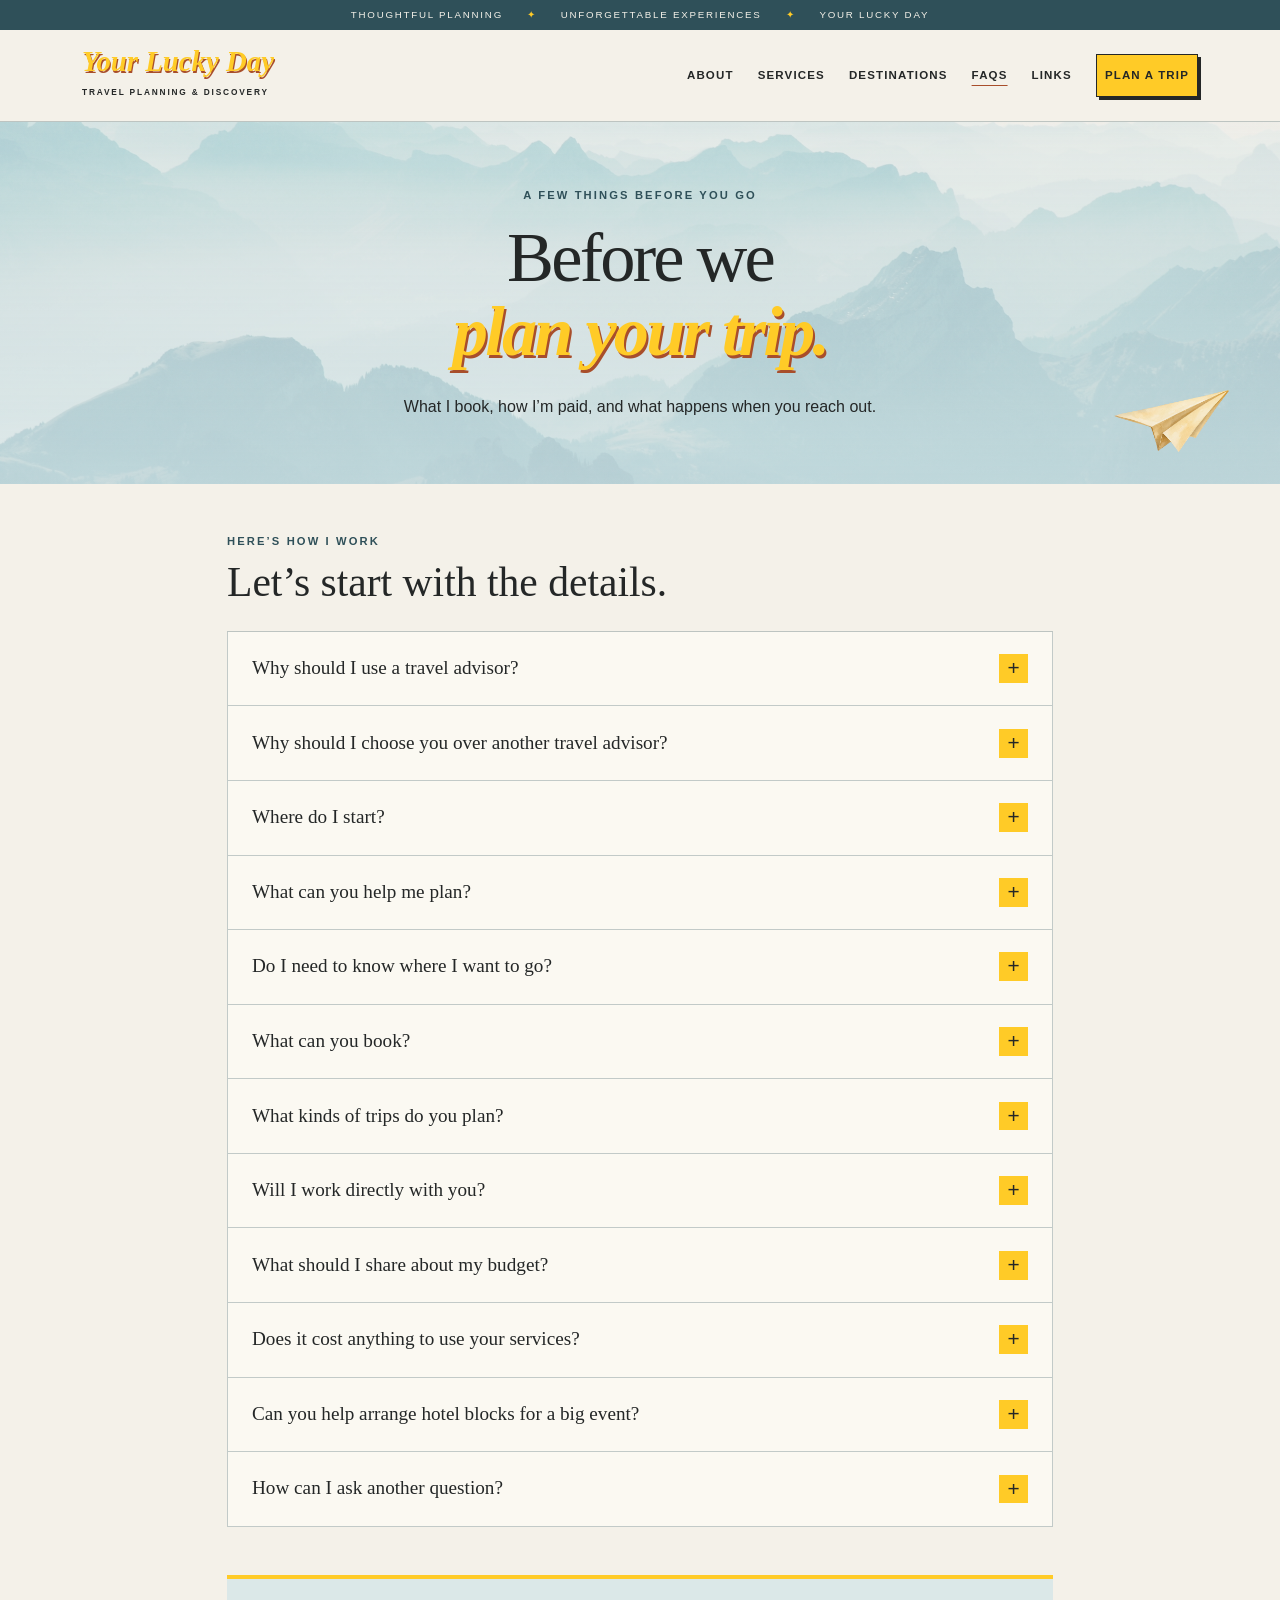
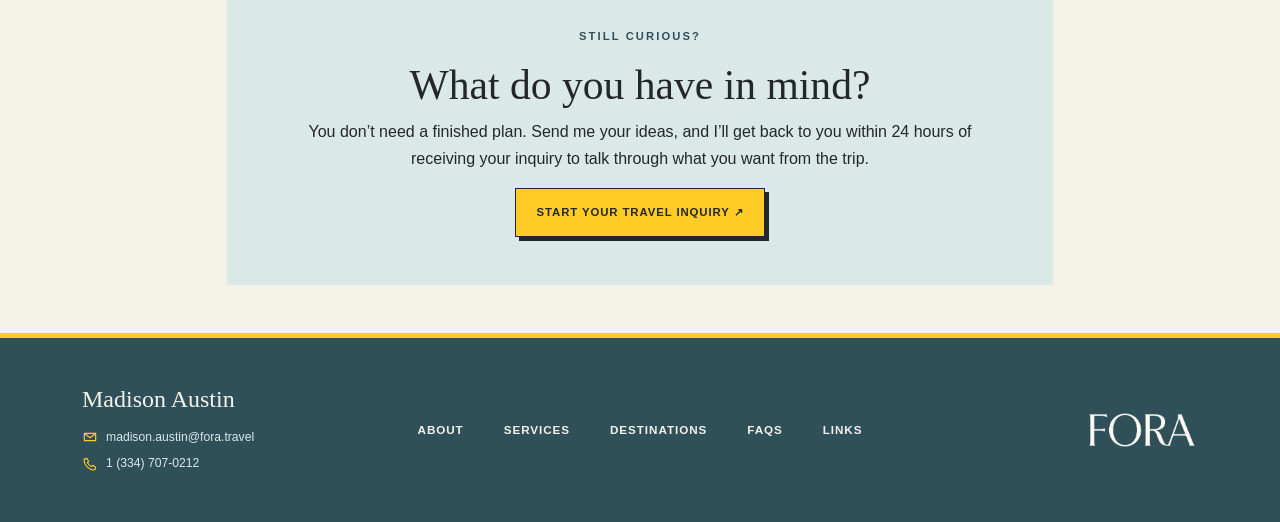
==== faq/index.html @ c5fd7374 "verbiage updates and inquiry page" ====
<!doctype html>
<html lang="en">
  <head>
    <meta charset="utf-8">
    <meta name="viewport" content="width=device-width, initial-scale=1">
    <title>FAQs | Your Lucky Day</title>
    <meta name="description" content="Answers to common questions about personalized travel planning, hotels, and getting started with Madison Austin.">
    <meta name="author" content="Madison Austin">
    <meta name="robots" content="index, follow, max-image-preview:large">
    <link rel="canonical" href="https://yourluckyday.travel/faq/">

    <meta property="og:type" content="website">
    <meta property="og:locale" content="en_US">
    <meta property="og:site_name" content="Your Lucky Day">
    <meta property="og:url" content="https://yourluckyday.travel/faq/">
    <meta property="og:title" content="FAQs | Your Lucky Day">
    <meta property="og:description" content="Get to know the travel planning process with Your Lucky Day.">
    <meta property="og:image" content="https://yourluckyday.travel/branding/assets/business-card.png">
    <meta name="twitter:card" content="summary_large_image">
    <meta name="twitter:title" content="FAQs | Your Lucky Day">
    <meta name="twitter:description" content="Get to know the travel planning process with Your Lucky Day.">
    <meta name="twitter:image" content="https://yourluckyday.travel/branding/assets/business-card.png">
    <meta name="theme-color" content="#56818c">

    <link href="https://cdn.jsdelivr.net/npm/bootstrap@5.3.8/dist/css/bootstrap.min.css" rel="stylesheet" integrity="sha384-sRIl4kxILFvY47J16cr9ZwB07vP4J8+LH7qKQnuqkuIAvNWLzeN8tE5YBujZqJLB" crossorigin="anonymous">
    <link rel="icon" href="/branding/assets/favicon.svg" type="image/svg+xml">
    <link href="/branding/css/colors.css" rel="stylesheet">
  </head>
  <body class="d-flex flex-column min-vh-100">
    <a class="skip-link" href="#faq-main">Skip to content</a>
    <header class="site-header">
        <div class="header-banner">
          <div class="container d-flex flex-wrap justify-content-center align-items-center">
            <span class="header-banner-item">Thoughtful Planning</span>
            <span class="header-banner-item">Unforgettable Experiences</span>
            <span class="header-banner-item">Your Lucky Day</span>
          </div>
        </div>
      <nav class="navbar navbar-expand-md custom-navbar py-3" aria-label="Main navigation">
        <div class="container">
          <a class="navbar-brand py-0 me-4" href="/#top" aria-label="Your Lucky Day home">
            <span class="brand-wordmark">Your Lucky Day<span class="brand-descriptor">Travel planning &amp; discovery</span></span>
          </a>
          <button
            class="navbar-toggler"
            type="button"
            data-bs-toggle="collapse"
            data-bs-target="#mainNavigation"
            aria-controls="mainNavigation"
            aria-expanded="false"
            aria-label="Toggle navigation"
          >
            <span class="navbar-toggler-icon"></span>
          </button>
          <div class="collapse navbar-collapse justify-content-end" id="mainNavigation">
            <ul class="navbar-nav align-items-md-center text-center gap-md-1 gap-lg-2">
              <li class="nav-item"><a class="nav-link" href="/#about">About</a></li>
              <li class="nav-item"><a class="nav-link" href="/#services">Services</a></li>
              <li class="nav-item"><a class="nav-link" href="/#destinations">Destinations</a></li>
              <li class="nav-item"><a class="nav-link" href="/faq/" aria-current="page">FAQs</a></li>
              <li class="nav-item"><a class="nav-link" href="/links/">Links</a></li>
              <li class="nav-item ms-md-2"><a class="nav-link header-contact-link" href="/#contact">Plan a trip</a></li>
            </ul>
          </div>
        </div>
      </nav>
    </header>

    <main id="faq-main">
      <section class="faq-hero text-center">
        <img class="faq-paper-plane" src="/branding/assets/vintage%20graphics/paper%20airplane.png" alt="">
        <div class="container">
          <p class="section-eyebrow mb-3">A few things before you go</p>
          <h1>Before we<br><em>plan your trip.</em></h1>
          <p class="faq-hero-intro">What I book, how I’m paid, and what happens when you reach out.</p>
        </div>
      </section>
      <section class="faq-content container py-5" aria-labelledby="faq-heading">
        <p class="section-eyebrow mb-2">Here’s how I work</p>
        <h2 id="faq-heading" class="mb-4">Let’s start with the details.</h2>
        <div class="faq-list">
          <details class="faq-item">
            <summary>Why should I use a travel advisor?<span class="faq-toggle" aria-hidden="true"></span></summary>
            <div class="faq-answer"><p>You don’t need more tabs open. I help you sort through hotels, destinations, and activities based on your budget and the way you actually like to travel, then handle bookings and help communicate with travel partners.</p><p class="mt-3">There can be perks, too. Through Fora’s preferred partnerships, eligible bookings may include extra benefits or opportunities for upgrades, but those depend on the property, partner, and booking, and upgrades require availability. They’re never a promise.</p></div>
          </details>
          <details class="faq-item">
            <summary>Why should I choose you over another travel advisor?<span class="faq-toggle" aria-hidden="true"></span></summary>
            <div class="faq-answer"><p>I care about the details you care about. When we plan together, I use your budget, your preferred pace, and the things you don’t want to miss to guide the hotels and experiences I recommend. You’ll work directly with me.</p><p class="mt-3">If you want someone to help sort through the choices while keeping your priorities in view, that’s the kind of working relationship I offer, from our first conversation through booking. Start by telling me your ideas. I’ll get back to you within 24 hours of receiving your inquiry.</p></div>
          </details>
          <details class="faq-item">
            <summary>Where do I start?<span class="faq-toggle" aria-hidden="true"></span></summary>
            <div class="faq-answer"><p>Start with the <a href="https://secure.foratravel.com/intake/SJvaVFpVIX" target="_blank" rel="noopener noreferrer">travel inquiry form</a>. Share your dates, budget, and any ideas you already have, even if you haven’t picked a destination or worked out exactly what you want to do. I’ll get back to you within 24 hours of receiving your inquiry.</p></div>
          </details>
          <details class="faq-item">
            <summary>What can you help me plan?<span class="faq-toggle" aria-hidden="true"></span></summary>
            <div class="faq-answer"><p>I help you make the choices. That includes choosing a destination, sorting through hotels, and recommending restaurants, activities, and tours based on what matters to you and how you want to spend your time. See my <a href="/#services">travel planning services</a> for more.</p></div>
          </details>
          <details class="faq-item">
            <summary>Do I need to know where I want to go?<span class="faq-toggle" aria-hidden="true"></span></summary>
            <div class="faq-answer"><p>No, we can figure that out. Tell me whether you’re picturing quiet mornings by the water, days spent walking through a city, or time outdoors, plus your dates and budget if you know them. I’ll help narrow the options.</p></div>
          </details>
          <details class="faq-item">
            <summary>What can you book?<span class="faq-toggle" aria-hidden="true"></span></summary>
            <div class="faq-answer"><p>I book hotels, cruises, transportation, and activities. If you’ve already planned most of your trip and just need a hotel, or you want help with several bookings, tell me which pieces you’d like me to handle. We’ll start with those.</p></div>
          </details>
          <details class="faq-item">
            <summary>What kinds of trips do you plan?<span class="faq-toggle" aria-hidden="true"></span></summary>
            <div class="faq-answer"><p>Beach trips, city breaks, Disney vacations, and time in nature are all part of what I help plan, along with the big trips you’ve been saving for. Your idea doesn’t need a label. Browse the <a href="/#destinations">destinations and trip ideas</a>, or tell me what you have in mind.</p></div>
          </details>
          <details class="faq-item">
            <summary>Will I work directly with you?<span class="faq-toggle" aria-hidden="true"></span></summary>
            <div class="faq-answer"><p>Yes, you’ll work with me. I’m Madison Austin, and I’ll get to know your budget, the pace you enjoy, and the things you care about before we start making decisions about your trip.</p></div>
          </details>
          <details class="faq-item">
            <summary>What should I share about my budget?<span class="faq-toggle" aria-hidden="true"></span></summary>
            <div class="faq-answer"><p>Give me a number you’re comfortable with. Include your travel dates, how many people are going, and where you’d happily spend more, whether that’s a particular hotel, a special dinner, or an activity you don’t want to miss. Tell me where you’d rather save, too.</p></div>
          </details>
          <details class="faq-item">
            <summary>Does it cost anything to use your services?<span class="faq-toggle" aria-hidden="true"></span></summary>
            <div class="faq-answer"><p>You don’t pay me a fee. Travel partners pay me directly for bookings, so my planning and booking services are free to you; you still pay for your travel arrangements, such as your hotel stay.</p></div>
          </details>
          <details class="faq-item">
            <summary>Can you help arrange hotel blocks for a big event?<span class="faq-toggle" aria-hidden="true"></span></summary>
            <div class="faq-answer"><p>Yes, I help with hotel blocks. For a wedding, reunion, conference, or another group event, send me the location, dates, estimated number of rooms, and budget so I can look into hotel options for your guests. Each hotel sets its own rates, availability, minimum room requirements, and booking terms.</p></div>
          </details>
          <details class="faq-item">
            <summary>How can I ask another question?<span class="faq-toggle" aria-hidden="true"></span></summary>
            <div class="faq-answer"><p>You can reach me directly. Email <a href="mailto:madison.austin@fora.travel">madison.austin@fora.travel</a> or call <a href="tel:+13347070212">(334) 707-0212</a>; if you’re ready to share your trip ideas, use the inquiry form so I have your details when we talk.</p></div>
          </details>
        </div>
        <aside class="faq-contact text-center mt-5 p-4 p-sm-5" aria-labelledby="faq-contact-heading">
          <p class="section-eyebrow">Still curious?</p>
          <h2 id="faq-contact-heading">What do you have in mind?</h2>
          <p>You don’t need a finished plan. Send me your ideas, and I’ll get back to you within 24 hours of receiving your inquiry to talk through what you want from the trip.</p>
          <a class="btn btn-brand-primary" href="https://secure.foratravel.com/intake/SJvaVFpVIX" target="_blank" rel="noopener noreferrer">Start your travel inquiry <span aria-hidden="true">↗</span></a>
        </aside>
      </section>
    </main>

    <footer class="site-footer py-5">
      <div class="container">
        <div class="row align-items-center gy-4">
          <div class="col-md-3 text-center text-md-start">
            <address class="footer-contact-details mb-0">
              <p class="footer-contact-name mb-2">Madison Austin</p>
              <a href="mailto:madison.austin@fora.travel">
                <svg class="footer-contact-icon" viewBox="0 0 24 24" aria-hidden="true">
                  <path d="M3.5 6.5h17v11h-17z"></path>
                  <path d="m4 7 8 6 8-6"></path>
                </svg>
                <span>madison.austin@fora.travel</span>
              </a>
              <a href="tel:+13347070212">
                <svg class="footer-contact-icon" viewBox="0 0 24 24" aria-hidden="true">
                  <path d="M7.2 3.5 10 7.8 8.2 10c1.3 2.6 3.2 4.5 5.8 5.8l2.2-1.8 4.3 2.8-.8 3c-.2.7-.9 1.2-1.7 1.2C9.7 20.5 3.5 14.3 3 6c0-.8.5-1.5 1.2-1.7z"></path>
                </svg>
                <span>1 (334) 707-0212</span>
              </a>
            </address>
          </div>

          <div class="col-md-6">
            <nav aria-label="Footer navigation">
              <ul class="nav justify-content-center align-items-center gap-1 gap-lg-2">
                <li class="nav-item"><a class="nav-link" href="/#about">About</a></li>
                <li class="nav-item"><a class="nav-link" href="/#services">Services</a></li>
                <li class="nav-item"><a class="nav-link" href="/#destinations">Destinations</a></li>
                <li class="nav-item"><a class="nav-link" href="/faq/">FAQs</a></li>
              <li class="nav-item"><a class="nav-link" href="/links/">Links</a></li>
              </ul>
            </nav>
          </div>

          <div class="col-md-3 text-center text-md-end">
            <img
              src="/branding/fora/Fora_Logo_Light.png"
              alt="Fora"
              class="footer-fora-logo img-fluid"
            >
          </div>
        </div>
      </div>
    </footer>

    <script
      src="https://cdn.jsdelivr.net/npm/bootstrap@5.3.8/dist/js/bootstrap.bundle.min.js"
      integrity="sha384-FKyoEForCGlyvwx9Hj09JcYn3nv7wiPVlz7YYwJrWVcXK/BmnVDxM+D2scQbITxI"
      crossorigin="anonymous"
    ></script>
  </body>
</html>
---- branding/css/colors.css ----
/* Your Lucky Day — business-card identity. */
:root {
  --color-ink: #242727;
  --color-paper: #f4f1e9;
  --color-mist: #dbe8e8;
  --color-blue: #a8cbd1;
  --color-mountain: #56818c;
  --color-night: #2f5059;
  --color-gold: #ffcb27;
  --color-rust: #a84e2b;
  --font-display: Georgia, serif;
  --line: rgba(47,80,89,.28);
}
html { scroll-behavior: smooth; scroll-padding-top: 2rem; }
body { background: var(--color-paper); color: var(--color-ink); font-family: Arial, Helvetica, sans-serif; line-height: 1.7; }
h1,h2,h3,h4,h5,h6 { font-family: var(--font-display); font-weight: 400; }
a { color: var(--color-night); text-underline-offset: .25em; }
a:hover { color: var(--color-rust); }
:focus-visible { outline: 3px solid var(--color-rust) !important; outline-offset: 5px; }
::selection { background: var(--color-gold); color: var(--color-ink); }
.skip-link { position: absolute; left: 1rem; top: -6rem; z-index: 20; padding: .6rem 1rem; background: var(--color-gold); }
.skip-link:focus { top: 1rem; }
.header-banner { padding: .42rem; background: var(--color-night); color: var(--color-paper); font-size: .61rem; letter-spacing: .18em; text-transform: uppercase; text-align: center; }
.header-banner-item + .header-banner-item::before { content: '✦'; color: var(--color-gold); margin-inline: 1.5rem; }
.custom-navbar { background: var(--color-paper); border-bottom: 1px solid var(--line); }
.navbar-brand { text-decoration: none; }
.brand-wordmark { display: inline-block; color: var(--color-gold); text-shadow: 1px 2px 0 var(--color-rust); font: italic bold 1.8rem/1.05 var(--font-display); }
.brand-descriptor { display: block; margin-top: .6rem; color: var(--color-ink); text-shadow: none; font: 700 .52rem/1.5 Arial,sans-serif; letter-spacing: .22em; text-transform: uppercase; }
.custom-navbar .nav-link { color: var(--color-ink); font-size: .72rem; font-weight: 700; letter-spacing: .1em; text-transform: uppercase; padding: .65rem .85rem; }
.custom-navbar .nav-link:hover { color: var(--color-rust); }
.custom-navbar .header-contact-link { padding-inline: 1.4rem; background: var(--color-gold); border: 1px solid var(--color-ink); box-shadow: 3px 3px 0 var(--color-ink); }
.custom-navbar .navbar-toggler { border-color: var(--line); }
.page-content { max-width: 1320px; }
.section-eyebrow,.destination-eyebrow { color: var(--color-night); font-size: .7rem; font-weight: 700; letter-spacing: .19em; text-transform: uppercase; }
.hero-section { position: relative; isolation: isolate; background: linear-gradient(90deg,rgba(244,241,233,.48),transparent 68%), var(--color-mist) url('../assets/mountain%20background.jpg') center/cover no-repeat; border: 0; min-height: 640px; }
.hero-copy { position: relative; z-index: 2; width: 100%; max-width: 760px; margin-inline: auto; text-align: center; padding: 4rem 4rem 5rem !important; }
.hero-heading { color: var(--color-gold); font-style: italic; font-weight: 700; font-size: clamp(4rem,7.8vw,7rem); line-height: .9; letter-spacing: -.05em; text-shadow: 3px 4px 0 var(--color-rust); }
.hero-subheading { display: block; margin-top: 1.65rem; color: var(--color-ink); font-size: clamp(1.7rem,3vw,2.7rem); font-weight: 400; line-height: 1.08; letter-spacing: -.025em; text-shadow: none; }
.hero-intro { margin-inline: auto; max-width: 27rem; color: var(--color-ink); font-size: .95rem; line-height: 1.8; }
.btn-brand-primary,.btn-contact { padding: .95rem 1.3rem; background: var(--color-gold); color: var(--color-ink); border: 1px solid var(--color-ink); border-radius: 0; box-shadow: 4px 4px 0 var(--color-ink); font-size: .71rem; font-weight: 700; letter-spacing: .08em; text-transform: uppercase; }
.btn-brand-primary:hover,.btn-contact:hover { background: var(--color-paper); color: var(--color-ink); border-color: var(--color-ink); transform: translateY(-2px); }
.travel-note { display: flex; align-items: center; justify-content: center; gap: 2rem; padding: 1.4rem 2rem; background: var(--color-gold); border: 0; }
.travel-note p { margin: 0; font: italic 1.2rem/1.5 var(--font-display); text-align: center; }
.travel-note cite { white-space: nowrap; font-size: .95rem; }
.about-article { max-width: 62rem; }
.about-heading,.services-heading { font-size: clamp(2.2rem,4.4vw,3.6rem); line-height: 1.12; letter-spacing: -.035em; }
.about-story::after { content: ''; display: block; clear: both; }
.about-photo-wrap { float: left; width: 16rem; max-width: 42%; margin: 0 2.5rem 1.5rem 0; padding: .6rem .6rem 0; background: #fffdf7; border: 1px solid var(--line); box-shadow: 5px 6px 0 var(--color-blue); transform: rotate(-3deg); }
.about-photo { width: 100%; aspect-ratio: 1; object-fit: cover; filter: saturate(.6); }
.about-photo-caption { padding: .65rem; text-align: center; font: italic 1rem var(--font-display); }
.about-lead { font: 1.4rem/1.5 var(--font-display); }
.text-secondary { color: #4f6267 !important; }
.about-promise { clear: both; background: var(--color-mist); border-left: 4px solid var(--color-mountain); }
.about-promise-title { font-size: .7rem; font-weight: 700; letter-spacing: .16em; text-transform: uppercase; color: var(--color-night); }
.about-promise-text { font: 1.1rem/1.7 var(--font-display); }
.services-section { border-top: 1px solid var(--line); }
.services-intro { max-width: 47rem; }
.services-lead { color: #4f6267; }
.service-card { display: flex; flex-direction: column; position: relative; background: #fbf9f2; border: 1px solid var(--line); box-shadow: 5px 5px 0 var(--color-mist); }
.service-card-gold { border-top: 5px solid var(--color-gold); }
.service-card-blue { border-top: 5px solid var(--color-mountain); }
.service-card-mist { border-top: 5px solid var(--color-blue); }
.service-number { font: italic 2.5rem var(--font-display); color: var(--color-mountain); }
.service-title { font-size: 1.8rem; line-height: 1.15; }
.service-description { color: #4f6267; font-size: .95rem; }
.service-list { margin-top: auto; padding-top: 1rem; border-top: 1px dashed var(--line); }
.service-list li { margin-top: .5rem; font-size: .8rem; }
.service-list li::before { content: '↗'; margin-right: .6rem; color: var(--color-rust); }
.services-link,.links-home { font-size: .75rem; letter-spacing: .1em; font-weight: 700; text-transform: uppercase; text-decoration-color: var(--color-rust); }
.destination-showcase { position: relative; isolation: isolate; overflow: hidden; margin-top: 0; background: var(--color-mist); border-block: 1px solid var(--line); }
.destination-heading { font-size: clamp(2rem,4vw,3.2rem); line-height: 1.1; }
.destination-card { background: #fbf9f2; border: 1px solid var(--line); padding: .45rem; }
.destination-image { display: block; width: 100%; height: 11rem; object-fit: cover; filter: saturate(.72); }
.destination-card-body { padding: 1rem .3rem .8rem; }
.destination-icon { color: var(--color-night); font-size: 1.5rem; }
.destination-card h3 { font: bold .69rem/1.5 Arial,sans-serif; letter-spacing: .05em; text-transform: uppercase; margin: .3rem 0; }
.destination-card p { font-size: .76rem; margin: 0; }
.contact-section { position: relative; background: var(--color-night); border: 1px solid var(--color-ink); outline: 1px solid var(--color-blue); outline-offset: -13px; }
.contact-content { max-width: 46rem; padding-block: 2rem; }
.contact-section .section-eyebrow { color: var(--color-gold); }
.contact-heading { color: var(--color-paper); font-size: clamp(2.4rem,5vw,4rem); line-height: 1.1; }
.contact-intro { max-width: 38rem; color: var(--color-mist); }
.contact-glow { display: none; }
.site-footer { background: var(--color-night); border-top: 5px solid var(--color-gold); }
.site-footer .nav-link { color: var(--color-paper); font-size: .73rem; font-weight: 700; text-transform: uppercase; letter-spacing: .08em; }
.site-footer a:hover { color: var(--color-gold); }
.footer-contact-details { display: flex; flex-direction: column; gap: .35rem; align-items: flex-start; font-style: normal; }
.footer-contact-name { color: var(--color-paper); font: 1.5rem var(--font-display); }
.footer-contact-details a { display: inline-flex; align-items: center; gap: .5rem; color: var(--color-mist); font-size: .76rem; text-decoration: none; }
.footer-contact-icon { width: 1rem; height: 1rem; fill: none; stroke: var(--color-gold); stroke-width: 1.75; stroke-linecap: round; stroke-linejoin: round; }
.footer-fora-logo { width: 7rem; }
.links-page { background: var(--color-mist) url('../assets/mountain%20background.jpg') center/cover fixed; }
.links-main { display: grid; place-items: center; min-height: 100vh; padding: 3rem 1rem; }
.links-card { position: relative; width: min(100%,37rem); padding: clamp(1.6rem,6vw,3.5rem); background: rgba(244,241,233,.97); border: 1px solid var(--color-night); outline: 1px solid var(--line); outline-offset: -12px; box-shadow: 9px 9px 0 rgba(47,80,89,.22); text-align: center; }
.links-logo { font-size: clamp(2.3rem,7vw,3.2rem); }
.links-logo .brand-descriptor { font-size: .62rem; }
.links-heading { font-size: clamp(2rem,6vw,2.8rem); line-height: 1.1; }
.links-intro { color: #4f6267; font-size: .95rem; }
.link-tree { display: grid; gap: .85rem; }
.link-tree-item { display: flex; align-items: center; padding: .9rem 1rem; min-height: 4.2rem; color: var(--color-ink); background: #fbf9f2; border: 1px solid var(--line); font-size: .72rem; font-weight: 700; letter-spacing: .06em; text-transform: uppercase; text-decoration: none; }
.link-tree-item:first-child { background: var(--color-gold); border-color: var(--color-ink); box-shadow: 3px 3px 0 var(--color-ink); }
.link-tree-item:hover { background: var(--color-mist); color: var(--color-ink); }
.link-tree-icon { display: grid; place-items: center; flex: 0 0 2rem; height: 2rem; margin-right: .6rem; font: 1.3rem var(--font-display); }
.link-tree-label { flex: 1; }
.link-tree-arrow { margin-left: .6rem; font-size: 1.2rem; }
@media (max-width: 991.98px) {
 .hero-copy { position: relative; z-index: 2; width: 100%; padding: 3rem !important; }
 .hero-section { min-height: 610px; background-position: 56% center; }
}
@media (max-width: 767.98px) {
 .header-banner { font-size: .48rem; letter-spacing: .08em; }
 .header-banner-item + .header-banner-item::before { margin-inline: .55rem; }
 .custom-navbar .navbar-nav { padding-top: 1rem; }
 .custom-navbar .header-contact-link { margin: .5rem 0; }

 .hero-section { min-height: 0; background-image: url('../assets/mountain%20background.jpg'); background-position: 70% bottom; background-size: auto 660px; background-color: #f0eee5; }
 .hero-copy { position: relative; z-index: 2; width: 100%; max-width: none; padding: 3rem 1.8rem 7rem !important; background: linear-gradient(to bottom,#f4f1e9 0%,rgba(244,241,233,.96) 48%,rgba(244,241,233,0) 76%); }
 .hero-heading { font-size: clamp(3rem,13vw,5.6rem); }
 .hero-subheading { font-size: 2rem; }
 .hero-intro { max-width: 29rem; }
 .hero-copy .btn { align-self: center; }
 .travel-note { gap: .6rem; padding: 1.2rem .8rem; }
 .travel-note p { font-size: 1rem; }
 .travel-note cite { display: block; }
 .about-section { padding-inline: .8rem; }
 .about-photo-wrap { float: none; width: 15rem; max-width: 85%; margin: 0 auto 2rem; }
 .about-heading { text-align: center; }
 .footer-contact-details { align-items: center; }
}
@media (prefers-reduced-motion: reduce) { html { scroll-behavior: auto; } *,*::before,*::after { transition: none !important; } }

/* Supplied Canva artwork: separate layers keep the collage responsive. */
.hero-art { position: absolute; inset: 0; z-index: 1; pointer-events: none; }
.hero-art img { position: absolute; height: auto; object-fit: contain; }
.hero-plane { width: 12%; left: 8%; top: 4%; transform: rotate(-12deg); }
.hero-balloon { width: 5%; right: 3%; top: 29%; }
.links-clover { position: absolute; right: -.35rem; bottom: -1.5rem; width: clamp(3.5rem,10vw,5rem); height: auto; object-fit: contain; display: block; margin: 0; transform: rotate(-14deg); pointer-events: none; }
@media (max-width: 767.98px) {
 .hero-plane { width: 20%; right: auto; left: 6%; top: auto; bottom: 1rem; }
 .hero-balloon { width: 9%; right: 6%; top: auto; bottom: 2rem; }
}

@media (prefers-reduced-motion: no-preference) {
 .hero-plane, .links-plane { animation: plane-drift 9s ease-in-out infinite; }
 .hero-balloon, .links-balloon { animation: balloon-float 11s ease-in-out infinite; }
}
@keyframes plane-drift {
 0%, 100% { transform: translate(0, 0) rotate(-12deg); }
 50% { transform: translate(12px, -8px) rotate(-9deg); }
}
@keyframes balloon-float {
 0%, 100% { transform: translate(0, 0) rotate(-2deg); }
 50% { transform: translate(-5px, -12px) rotate(2deg); }
}

.links-travel-art { position: fixed; inset: 0; pointer-events: none; }
.links-travel-art img { position: absolute; height: auto; object-fit: contain; }
.links-plane { width: clamp(3.5rem,12vw,11rem); left: max(.75rem,calc((100% - 37rem) / 4 - 5rem)); top: 15%; transform: rotate(-12deg); }
.links-balloon { width: clamp(2.5rem,6vw,5rem); right: max(.75rem,calc((100% - 37rem) / 4 - 2rem)); top: 45%; }
@media (max-width: 767.98px) { .links-travel-art { display: none; } }

.destination-art { position: absolute; inset: 0; z-index: -1; pointer-events: none; }
.destination-art img { position: absolute; height: auto; object-fit: contain; }
.destination-hand { width: 9rem; left: .5rem; bottom: .5rem; transform: scaleX(-1) rotate(-10deg); transform-origin: 50% 80%; }
.destination-paper-plane { width: 8rem; left: 12rem; bottom: 5rem; transform: rotate(-8deg); }
.destination-showcase { padding-bottom: 12rem !important; }
.destination-heading { max-width: 75%; margin-inline: auto; }
@media (max-width: 767.98px) {
 .destination-showcase { padding-top: 3rem !important; padding-bottom: 10rem !important; }
 .destination-heading { max-width: 100%; }
 .destination-hand { width: 7rem; left: .25rem; bottom: .5rem; }
 .destination-paper-plane { width: 6rem; left: 9rem; bottom: 4rem; }
}

@media (prefers-reduced-motion: no-preference) {
 .destination-hand { animation: hand-release 7s ease-in-out infinite; }
 .destination-paper-plane { animation: paper-plane-glide 7s ease-in-out infinite; }
}
@keyframes hand-release {
 0%, 100% { transform: translateY(0) scaleX(-1) rotate(-10deg); }
 50% { transform: translateY(-3px) scaleX(-1) rotate(-12deg); }
}
@keyframes paper-plane-glide {
 0%, 100% { transform: translate(0, 0) rotate(-8deg); }
 50% { transform: translate(18px, -12px) rotate(-11deg); }
}

.contact-camera { transform: scaleX(-1); position: absolute; right: 1rem; bottom: -.5rem; width: clamp(6rem,12vw,10rem); height: auto; pointer-events: none; }
@media (max-width: 991.98px) {
 .contact-section { padding-bottom: 8rem !important; }
 .contact-camera { width: 6rem; right: .75rem; }
}

/* FAQ page shares the site's paper, mountain, and golden-yellow identity. */
.custom-navbar .nav-link[aria-current="page"] { text-decoration: underline; text-decoration-color: var(--color-rust); text-underline-offset: .4rem; }
.faq-hero { position: relative; overflow: hidden; padding: 4rem 1rem; background: linear-gradient(rgba(244,241,233,.5),rgba(219,232,232,.7)), url('../assets/mountain%20background.jpg') center 40%/cover; }
.faq-hero h1 { font-size: clamp(2.8rem,5.5vw,4.8rem); line-height: 1.05; letter-spacing: -.04em; }
.faq-hero h1 em { color: var(--color-gold); text-shadow: 2px 3px var(--color-rust); font-weight: bold; }
.faq-hero-intro { max-width: 30rem; margin: 1.5rem auto 0; }
.faq-paper-plane { position: absolute; width: clamp(3rem,9vw,8rem); right: 4%; bottom: 2rem; pointer-events: none; }
.faq-content { max-width: 850px; }
.faq-content h2 { font-size: clamp(1.8rem,4vw,2.6rem); line-height: 1.15; }
.faq-list { border-top: 1px solid var(--line); }
.faq-item { background: #fbf9f2; border: 1px solid var(--line); border-top: 0; }
.faq-item summary { display: flex; justify-content: space-between; align-items: center; gap: 1rem; padding: 1.4rem 1.5rem; cursor: pointer; list-style: none; font: 1.2rem/1.4 var(--font-display); }
.faq-item summary::-webkit-details-marker { display: none; }
.faq-item summary:hover, .faq-item[open] summary { background: var(--color-mist); }
.faq-toggle { display: grid; place-items: center; flex: 0 0 1.8rem; height: 1.8rem; background: var(--color-gold); color: var(--color-ink); font: 1.3rem/1 Arial,sans-serif; }
.faq-toggle::before { content: '+'; }
.faq-item[open] .faq-toggle::before { content: '−'; }
.faq-answer { padding: 1.25rem 1.5rem 1.5rem; color: #40575e; overflow-wrap: anywhere; }
.faq-answer p { margin: 0; }
.faq-contact { background: var(--color-mist); border-top: 4px solid var(--color-gold); }
@media (max-width: 767.98px) {
 .faq-hero { padding: 3rem 1rem 5rem; }
 .faq-paper-plane { bottom: 1rem; width: 4rem; }
 .faq-item summary { padding: 1.1rem; font-size: 1.1rem; }
 .faq-answer { padding: 1.1rem; }
}
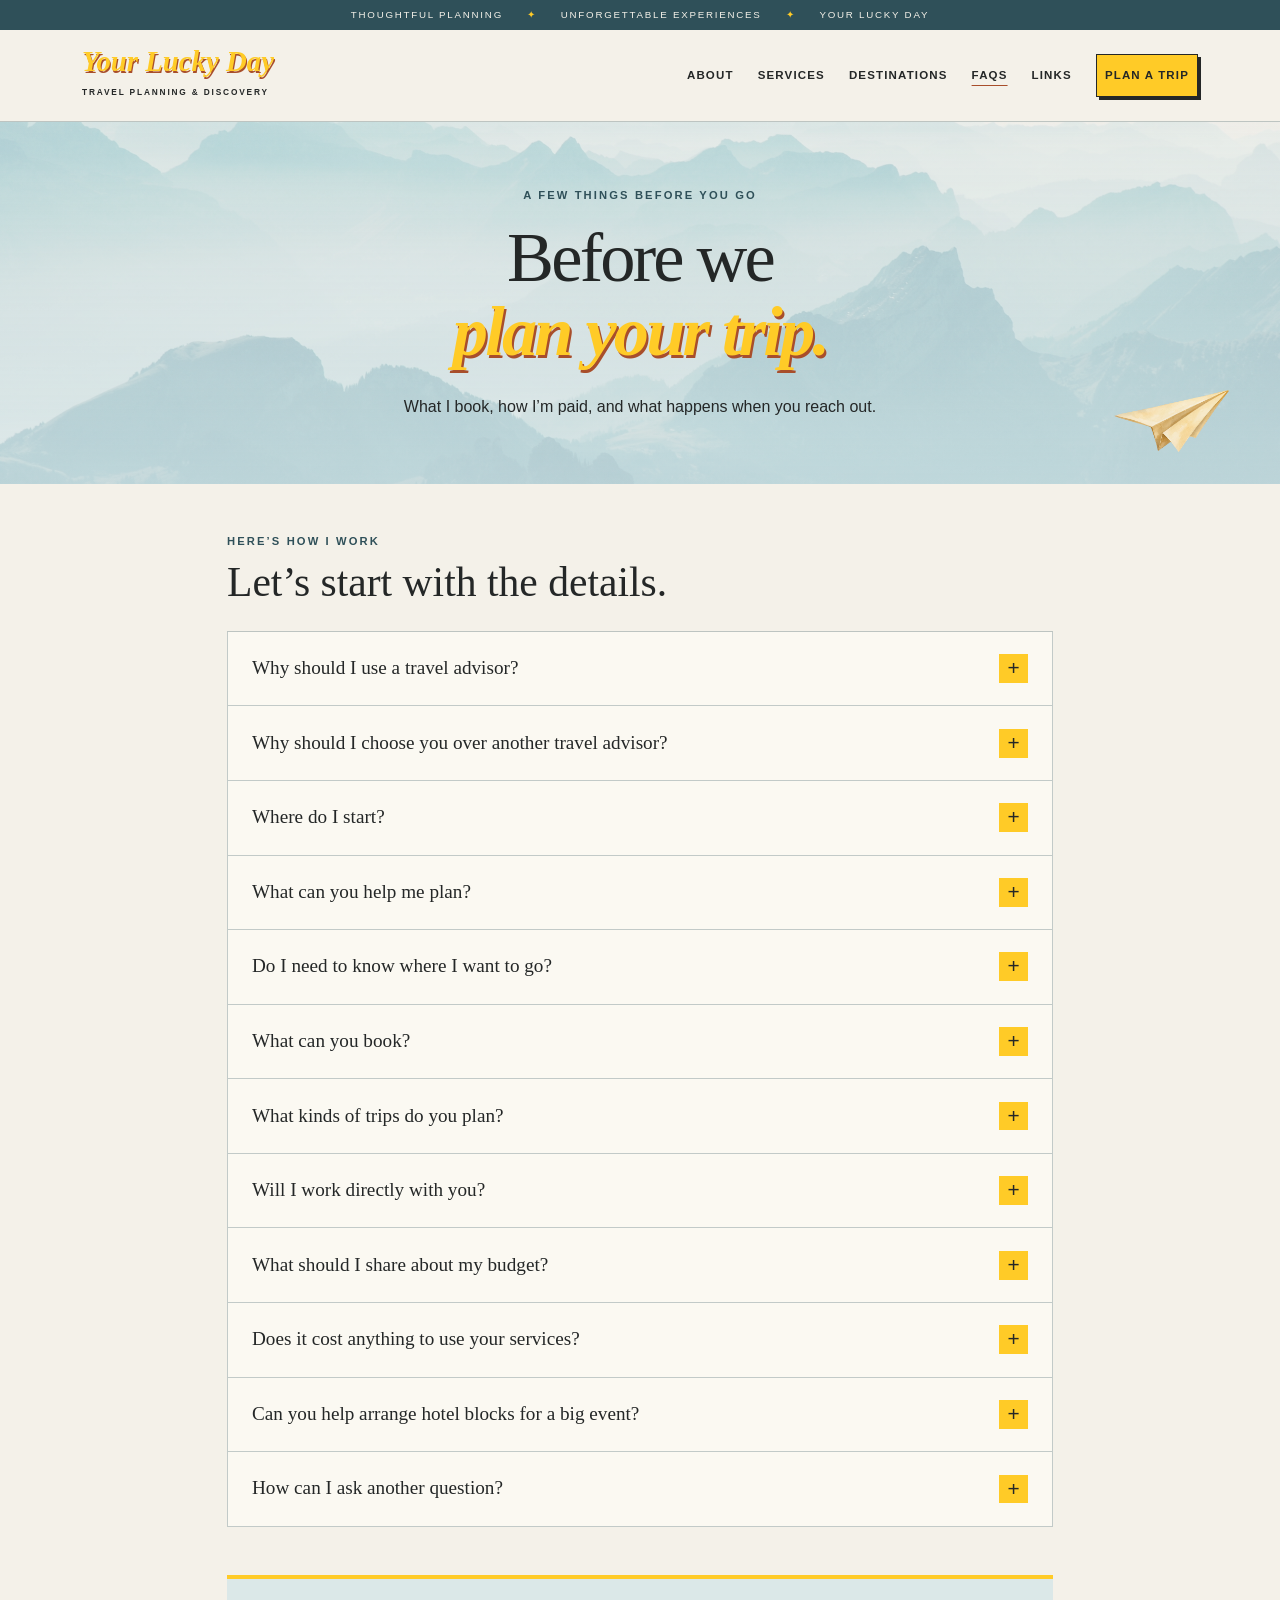
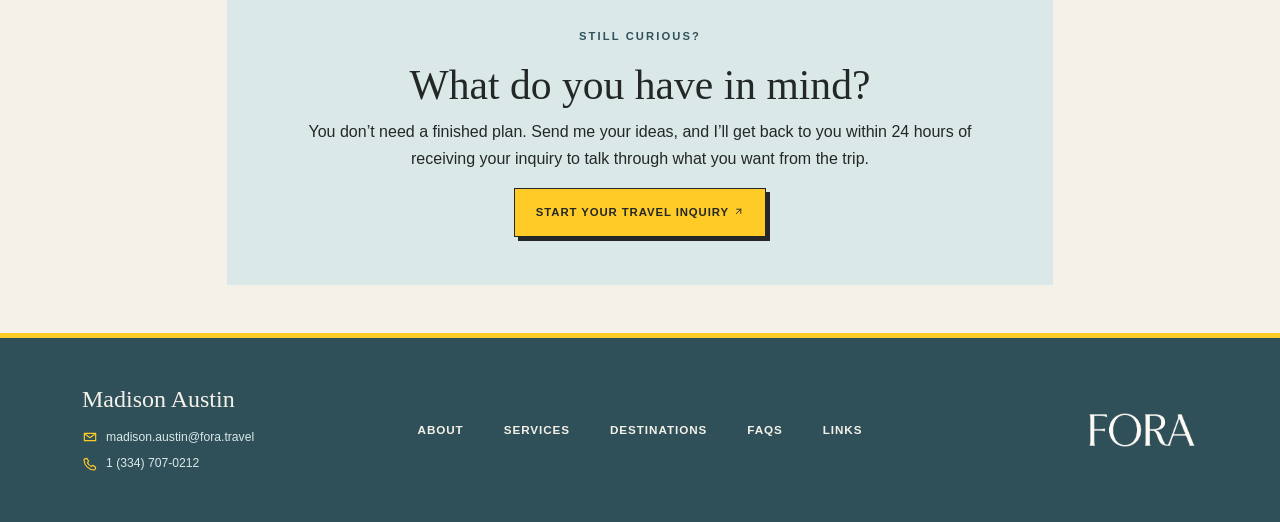
==== commit 0cd72b0c: "more emojis removed" ====
--- a/faq/index.html
+++ b/faq/index.html
@@ -132,7 +132,7 @@
           <p class="section-eyebrow">Still curious?</p>
           <h2 id="faq-contact-heading">What do you have in mind?</h2>
           <p>You don’t need a finished plan. Send me your ideas, and I’ll get back to you within 24 hours of receiving your inquiry to talk through what you want from the trip.</p>
-          <a class="btn btn-brand-primary" href="https://secure.foratravel.com/intake/SJvaVFpVIX" target="_blank" rel="noopener noreferrer">Start your travel inquiry <span aria-hidden="true">↗</span></a>
+          <a class="btn btn-brand-primary" href="https://secure.foratravel.com/intake/SJvaVFpVIX" target="_blank" rel="noopener noreferrer">Start your travel inquiry <span class="arrow-icon" aria-hidden="true"></span></a>
         </aside>
       </section>
     </main>
--- a/branding/css/colors.css
+++ b/branding/css/colors.css
@@ -65,7 +65,9 @@
 .service-description { color: #4f6267; font-size: .95rem; }
 .service-list { margin-top: auto; padding-top: 1rem; border-top: 1px dashed var(--line); }
 .service-list li { margin-top: .5rem; font-size: .8rem; }
-.service-list li::before { content: '↗'; margin-right: .6rem; color: var(--color-rust); }
+.arrow-icon, .service-list li::before { display: inline-block; width: 1em; height: 1em; background-color: currentColor; -webkit-mask: url('../assets/arrow-svg.svg') center / contain no-repeat; mask: url('../assets/arrow-svg.svg') center / contain no-repeat; vertical-align: -.12em; }
+.arrow-icon-right { transform: rotate(45deg); }
+.service-list li::before { content: ''; margin-right: .6rem; color: var(--color-rust); }
 .services-link,.links-home { font-size: .75rem; letter-spacing: .1em; font-weight: 700; text-transform: uppercase; text-decoration-color: var(--color-rust); }
 .destination-showcase { position: relative; isolation: isolate; overflow: hidden; margin-top: 0; background: var(--color-mist); border-block: 1px solid var(--line); }
 .destination-heading { font-size: clamp(2rem,4vw,3.2rem); line-height: 1.1; }
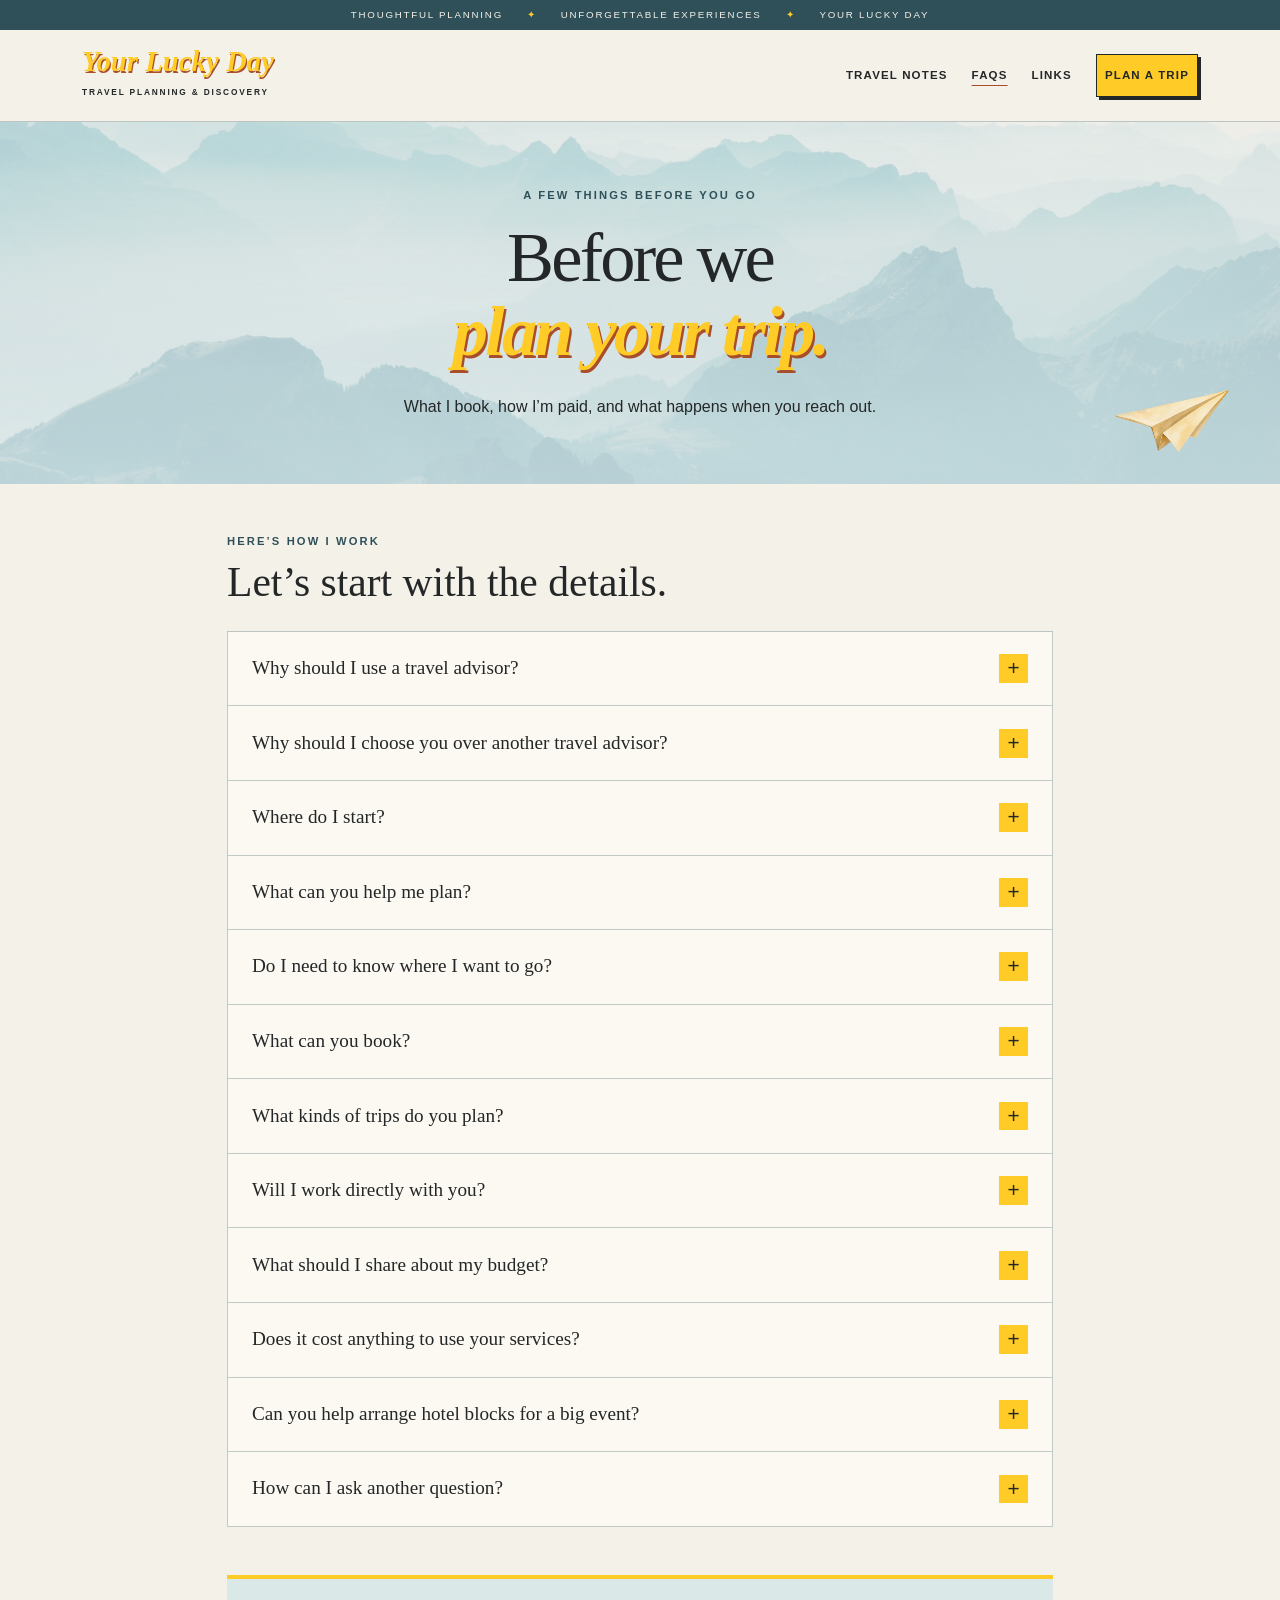
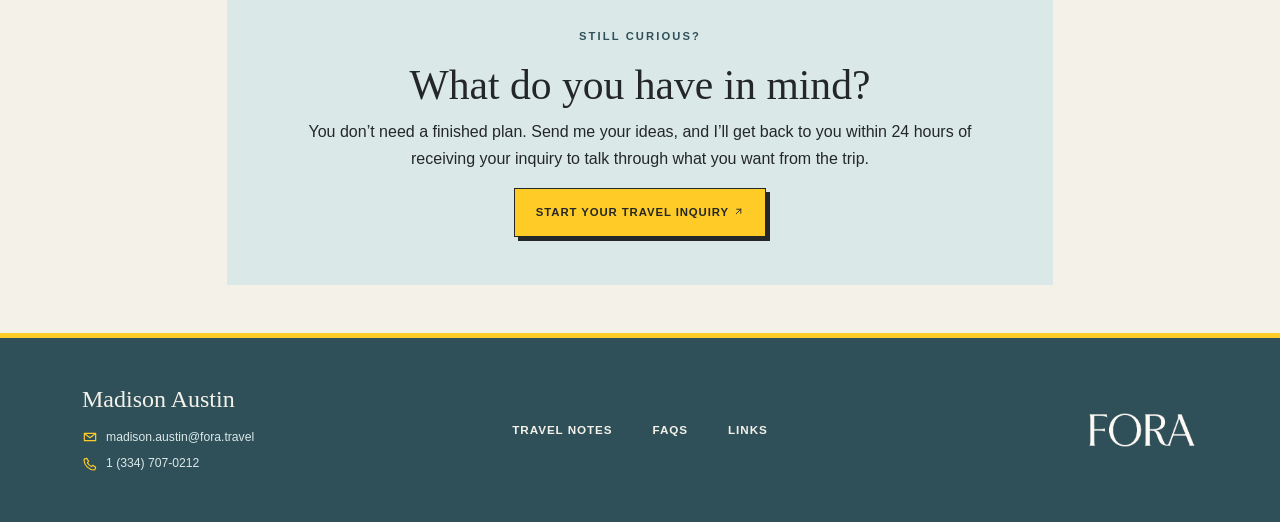
==== commit 20a7a339: "Add travel notes section" ====
--- a/faq/index.html
+++ b/faq/index.html
@@ -15,16 +15,21 @@
     <meta property="og:url" content="https://yourluckyday.travel/faq/">
     <meta property="og:title" content="FAQs | Your Lucky Day">
     <meta property="og:description" content="Get to know the travel planning process with Your Lucky Day.">
-    <meta property="og:image" content="https://yourluckyday.travel/branding/assets/business-card.png">
+    <meta property="og:image" content="https://yourluckyday.travel/branding/assets/SEO%20Card.png">
+    <meta property="og:image:type" content="image/png">
+    <meta property="og:image:width" content="1200">
+    <meta property="og:image:height" content="630">
+    <meta property="og:image:alt" content="Your Lucky Day — Travel Planning &amp; Discovery, with a mountain backdrop">
+    <meta name="twitter:image" content="https://yourluckyday.travel/branding/assets/SEO%20Card.png">
+    <meta name="twitter:image:alt" content="Your Lucky Day — Travel Planning &amp; Discovery, with a mountain backdrop">
     <meta name="twitter:card" content="summary_large_image">
     <meta name="twitter:title" content="FAQs | Your Lucky Day">
     <meta name="twitter:description" content="Get to know the travel planning process with Your Lucky Day.">
-    <meta name="twitter:image" content="https://yourluckyday.travel/branding/assets/business-card.png">
     <meta name="theme-color" content="#56818c">
 
     <link href="https://cdn.jsdelivr.net/npm/bootstrap@5.3.8/dist/css/bootstrap.min.css" rel="stylesheet" integrity="sha384-sRIl4kxILFvY47J16cr9ZwB07vP4J8+LH7qKQnuqkuIAvNWLzeN8tE5YBujZqJLB" crossorigin="anonymous">
+    <link href="/branding/css/colors.css" rel="stylesheet">
     <link rel="icon" href="/branding/assets/favicon.svg" type="image/svg+xml">
-    <link href="/branding/css/colors.css" rel="stylesheet">
   </head>
   <body class="d-flex flex-column min-vh-100">
     <a class="skip-link" href="#faq-main">Skip to content</a>
@@ -38,7 +43,7 @@
         </div>
       <nav class="navbar navbar-expand-md custom-navbar py-3" aria-label="Main navigation">
         <div class="container">
-          <a class="navbar-brand py-0 me-4" href="/#top" aria-label="Your Lucky Day home">
+          <a class="navbar-brand py-0 me-4" href="/" aria-label="Your Lucky Day home">
             <span class="brand-wordmark">Your Lucky Day<span class="brand-descriptor">Travel planning &amp; discovery</span></span>
           </a>
           <button
@@ -54,12 +59,10 @@
           </button>
           <div class="collapse navbar-collapse justify-content-end" id="mainNavigation">
             <ul class="navbar-nav align-items-md-center text-center gap-md-1 gap-lg-2">
-              <li class="nav-item"><a class="nav-link" href="/#about">About</a></li>
-              <li class="nav-item"><a class="nav-link" href="/#services">Services</a></li>
-              <li class="nav-item"><a class="nav-link" href="/#destinations">Destinations</a></li>
+              <li class="nav-item"><a class="nav-link" href="/notes/">Travel Notes</a></li>
               <li class="nav-item"><a class="nav-link" href="/faq/" aria-current="page">FAQs</a></li>
               <li class="nav-item"><a class="nav-link" href="/links/">Links</a></li>
-              <li class="nav-item ms-md-2"><a class="nav-link header-contact-link" href="/#contact">Plan a trip</a></li>
+              <li class="nav-item ms-md-2"><a class="nav-link header-contact-link" href="/inquiry/">Plan a trip</a></li>
             </ul>
           </div>
         </div>
@@ -162,9 +165,7 @@
           <div class="col-md-6">
             <nav aria-label="Footer navigation">
               <ul class="nav justify-content-center align-items-center gap-1 gap-lg-2">
-                <li class="nav-item"><a class="nav-link" href="/#about">About</a></li>
-                <li class="nav-item"><a class="nav-link" href="/#services">Services</a></li>
-                <li class="nav-item"><a class="nav-link" href="/#destinations">Destinations</a></li>
+                <li class="nav-item"><a class="nav-link" href="/notes/">Travel Notes</a></li>
                 <li class="nav-item"><a class="nav-link" href="/faq/">FAQs</a></li>
               <li class="nav-item"><a class="nav-link" href="/links/">Links</a></li>
               </ul>
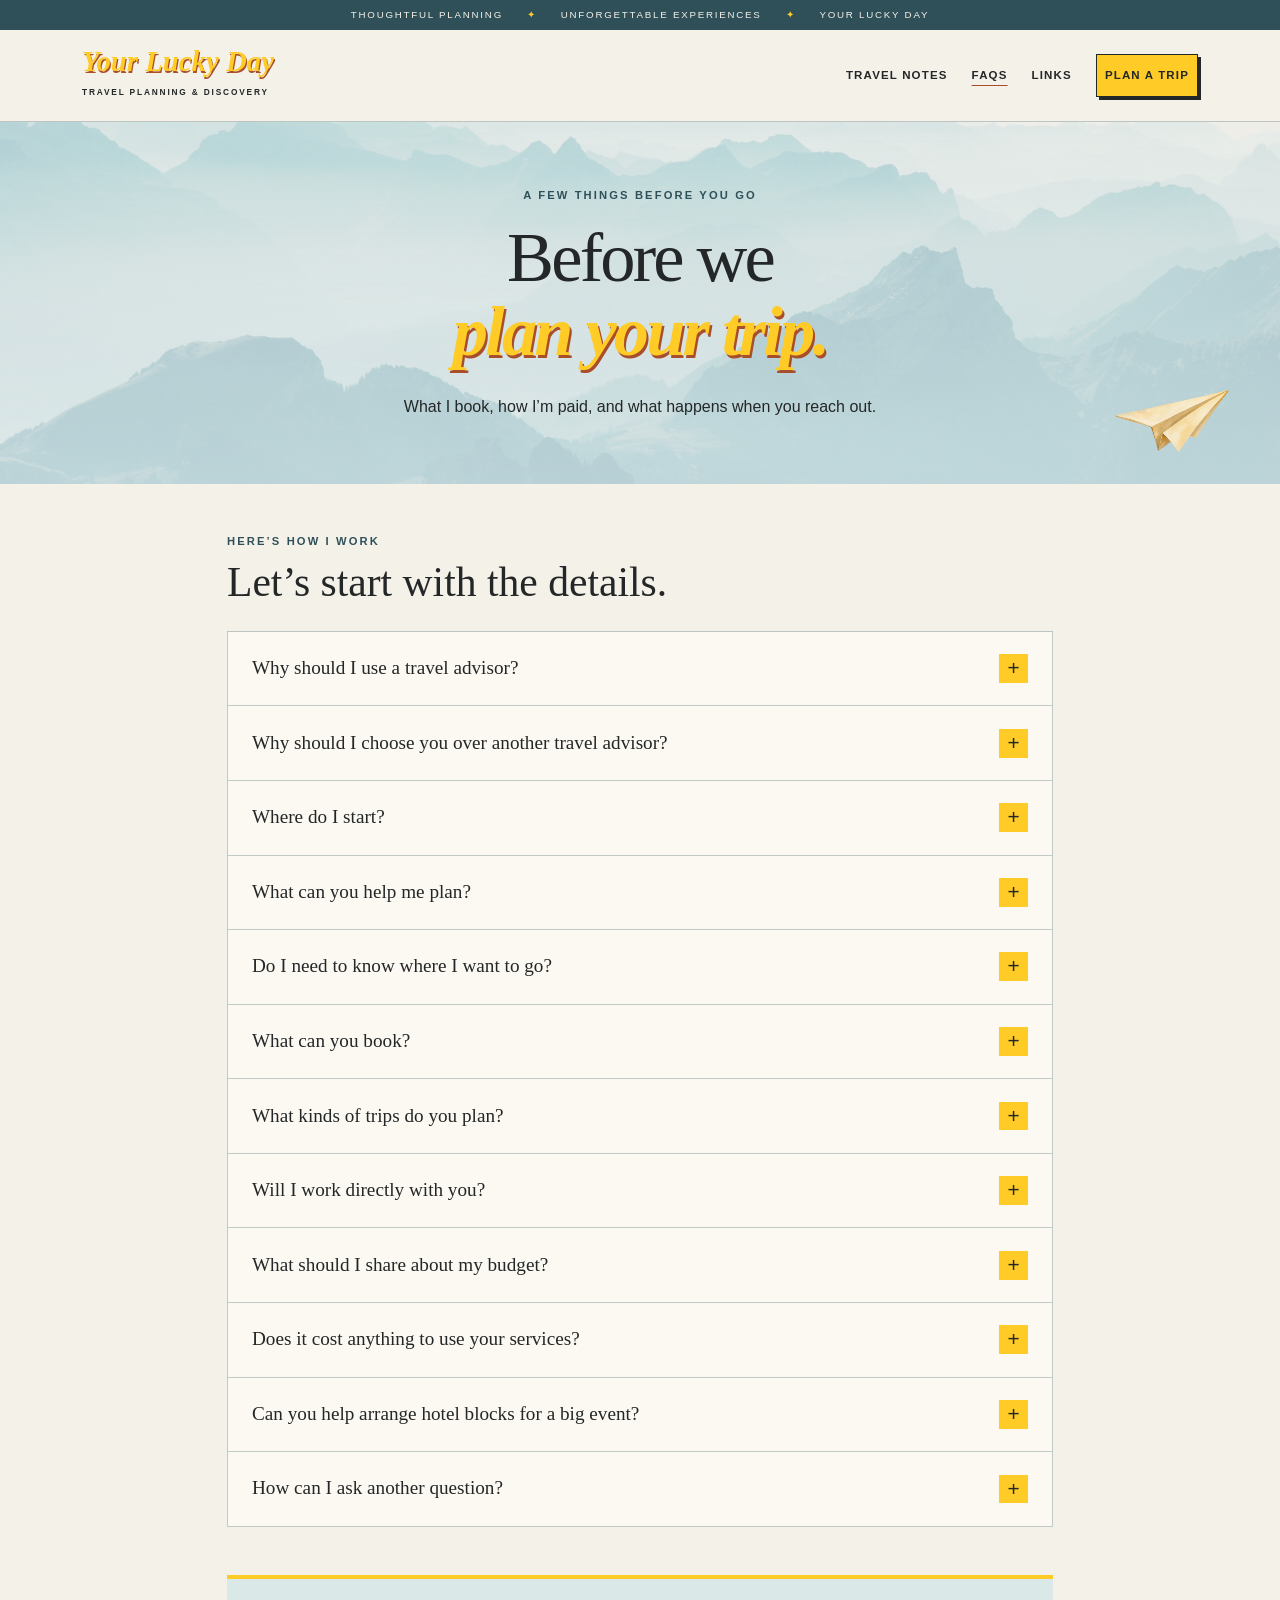
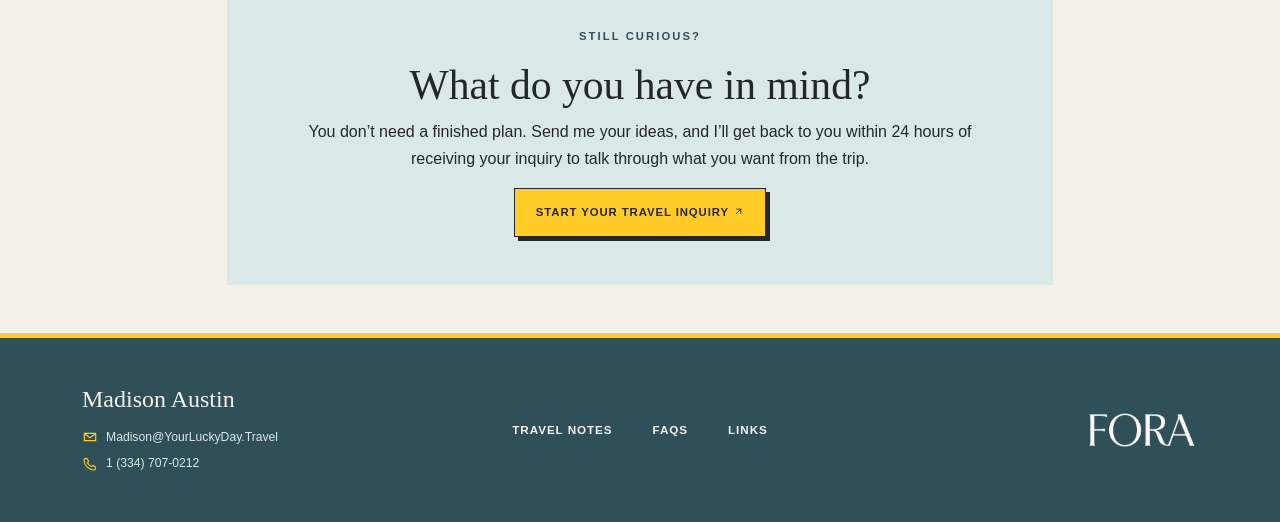
==== commit 760c966c: "Add auburn article" ====
--- a/faq/index.html
+++ b/faq/index.html
@@ -1,6 +1,20 @@
 <!doctype html>
 <html lang="en">
   <head>
+    <!-- Google tag (gtag.js) — production only -->
+    <script>
+      if (['yourluckyday.travel', 'www.yourluckyday.travel'].includes(window.location.hostname)) {
+        window.dataLayer = window.dataLayer || [];
+        function gtag(){dataLayer.push(arguments);}
+        gtag('js', new Date());
+        gtag('config', 'G-4T07M1ET6K');
+
+        const googleTag = document.createElement('script');
+        googleTag.async = true;
+        googleTag.src = 'https://www.googletagmanager.com/gtag/js?id=G-4T07M1ET6K';
+        document.head.appendChild(googleTag);
+      }
+    </script>
     <meta charset="utf-8">
     <meta name="viewport" content="width=device-width, initial-scale=1">
     <title>FAQs | Your Lucky Day</title>
@@ -29,7 +43,7 @@
 
     <link href="https://cdn.jsdelivr.net/npm/bootstrap@5.3.8/dist/css/bootstrap.min.css" rel="stylesheet" integrity="sha384-sRIl4kxILFvY47J16cr9ZwB07vP4J8+LH7qKQnuqkuIAvNWLzeN8tE5YBujZqJLB" crossorigin="anonymous">
     <link href="/branding/css/colors.css" rel="stylesheet">
-    <link rel="icon" href="/branding/assets/favicon.svg" type="image/svg+xml">
+    <link rel="icon" href="/branding/assets/favicon.svg?v=2" type="image/svg+xml">
   </head>
   <body class="d-flex flex-column min-vh-100">
     <a class="skip-link" href="#faq-main">Skip to content</a>
@@ -128,7 +142,7 @@
           </details>
           <details class="faq-item">
             <summary>How can I ask another question?<span class="faq-toggle" aria-hidden="true"></span></summary>
-            <div class="faq-answer"><p>You can reach me directly. Email <a href="mailto:madison.austin@fora.travel">madison.austin@fora.travel</a> or call <a href="tel:+13347070212">(334) 707-0212</a>; if you’re ready to share your trip ideas, use the inquiry form so I have your details when we talk.</p></div>
+            <div class="faq-answer"><p>You can reach me directly. Email <a href="mailto:Madison@YourLuckyDay.Travel">Madison@YourLuckyDay.Travel</a> or call <a href="tel:+13347070212">(334) 707-0212</a>; if you’re ready to share your trip ideas, use the inquiry form so I have your details when we talk.</p></div>
           </details>
         </div>
         <aside class="faq-contact text-center mt-5 p-4 p-sm-5" aria-labelledby="faq-contact-heading">
@@ -146,12 +160,12 @@
           <div class="col-md-3 text-center text-md-start">
             <address class="footer-contact-details mb-0">
               <p class="footer-contact-name mb-2">Madison Austin</p>
-              <a href="mailto:madison.austin@fora.travel">
+              <a href="mailto:Madison@YourLuckyDay.Travel">
                 <svg class="footer-contact-icon" viewBox="0 0 24 24" aria-hidden="true">
                   <path d="M3.5 6.5h17v11h-17z"></path>
                   <path d="m4 7 8 6 8-6"></path>
                 </svg>
-                <span>madison.austin@fora.travel</span>
+                <span>Madison@YourLuckyDay.Travel</span>
               </a>
               <a href="tel:+13347070212">
                 <svg class="footer-contact-icon" viewBox="0 0 24 24" aria-hidden="true">
--- a/branding/css/colors.css
+++ b/branding/css/colors.css
@@ -38,7 +38,7 @@
 .hero-subheading { display: block; margin-top: 1.65rem; color: var(--color-ink); font-size: clamp(1.7rem,3vw,2.7rem); font-weight: 400; line-height: 1.08; letter-spacing: -.025em; text-shadow: none; }
 .hero-intro { margin-inline: auto; max-width: 27rem; color: var(--color-ink); font-size: .95rem; line-height: 1.8; }
 .btn-brand-primary,.btn-contact { padding: .95rem 1.3rem; background: var(--color-gold); color: var(--color-ink); border: 1px solid var(--color-ink); border-radius: 0; box-shadow: 4px 4px 0 var(--color-ink); font-size: .71rem; font-weight: 700; letter-spacing: .08em; text-transform: uppercase; }
-.btn-brand-primary:hover,.btn-contact:hover { background: var(--color-paper); color: var(--color-ink); border-color: var(--color-ink); transform: translateY(-2px); }
+.btn-brand-primary:hover,.btn-contact:hover,.custom-navbar .header-contact-link:hover { background: var(--color-paper); color: var(--color-ink); border-color: var(--color-ink); transform: translateY(-2px); }
 .travel-note { display: flex; align-items: center; justify-content: center; gap: 2rem; padding: 1.4rem 2rem; background: var(--color-gold); border: 0; }
 .travel-note p { margin: 0; font: italic 1.2rem/1.5 var(--font-display); text-align: center; }
 .travel-note cite { white-space: nowrap; font-size: .95rem; }
@@ -102,6 +102,7 @@
 .link-tree-item { display: flex; align-items: center; padding: .9rem 1rem; min-height: 4.2rem; color: var(--color-ink); background: #fbf9f2; border: 1px solid var(--line); font-size: .72rem; font-weight: 700; letter-spacing: .06em; text-transform: uppercase; text-decoration: none; }
 .link-tree-item:first-child { background: var(--color-gold); border-color: var(--color-ink); box-shadow: 3px 3px 0 var(--color-ink); }
 .link-tree-item:hover { background: var(--color-mist); color: var(--color-ink); }
+.link-tree-item:first-child:hover { background: var(--color-paper); color: var(--color-ink); border-color: var(--color-ink); transform: translateY(-2px); }
 .link-tree-icon { display: grid; place-items: center; flex: 0 0 2rem; height: 2rem; margin-right: .6rem; font: 1.3rem var(--font-display); }
 .link-tree-label { flex: 1; }
 .link-tree-arrow { margin-left: .6rem; font-size: 1.2rem; }
